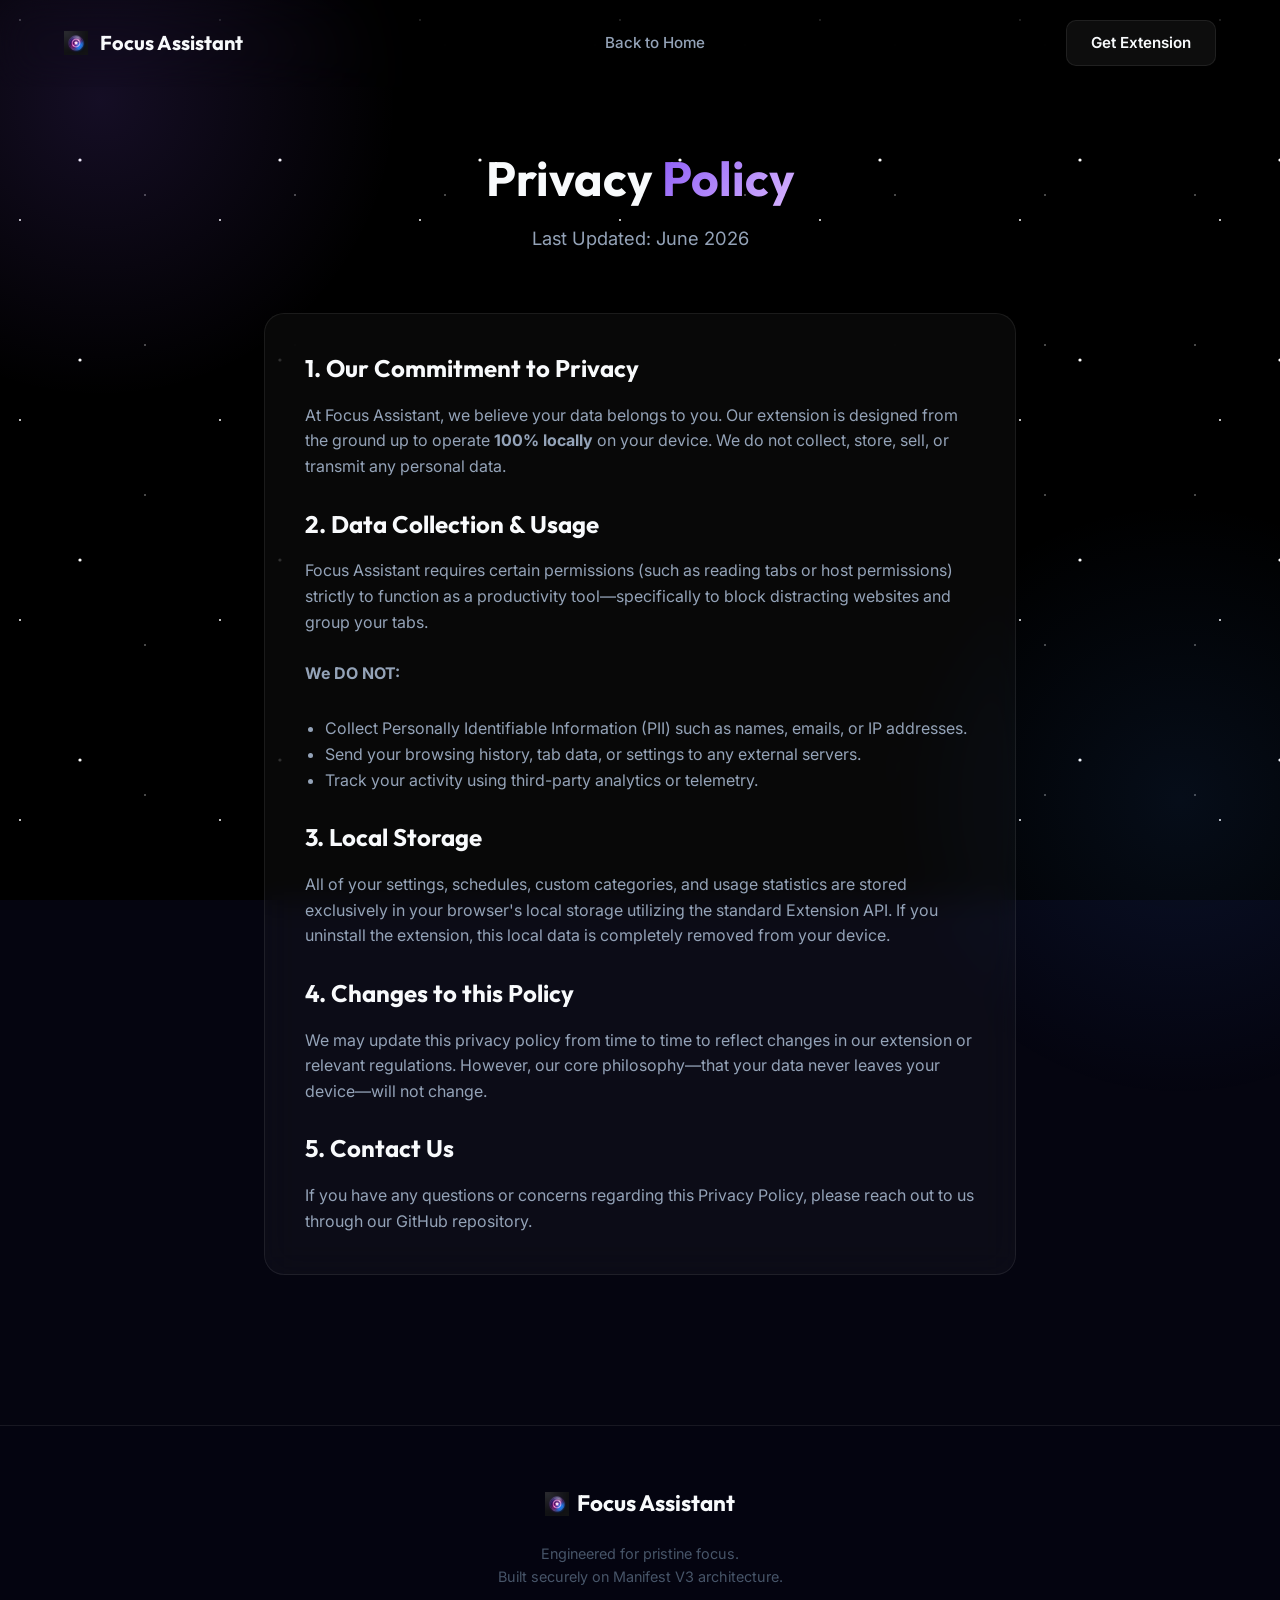
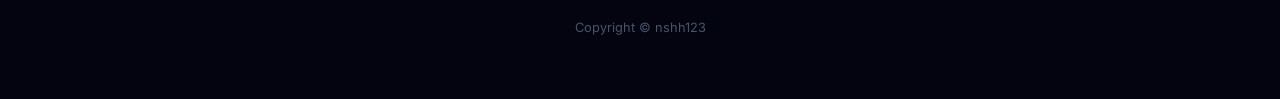
==== privacy.html @ 4a8cb3c9 "Add full privacy policy page" ====
<!DOCTYPE html>
<html lang="en" class="scroll-smooth">

<head>
    <meta charset="UTF-8">
    <meta name="viewport" content="width=device-width, initial-scale=1.0">
    <title>Privacy Policy | Focus Assistant</title>
    <meta name="description" content="Privacy Policy for Focus Assistant browser extension.">
    <link rel="icon" type="image/png" href="icon.png">
    <link
        href="https://fonts.googleapis.com/css2?family=Inter:wght@300;400;500;600;800&family=Outfit:wght@400;700&display=swap"
        rel="stylesheet">
    <link rel="stylesheet" href="style.css">
</head>

<body>

    <!-- Background Space Animations -->
    <div class="stars"></div>
    <div class="twinkling"></div>
    <div class="glow-orb top-left"></div>
    <div class="glow-orb bottom-right"></div>

    <header class="navbar">
        <div class="container nav-content">
            <a href="index.html" class="logo">
                <img src="icon.png" alt="Focus Assistant Icon" width="24" height="24">
                <span>Focus Assistant</span>
            </a>
            <nav class="nav-links">
                <a href="index.html">Back to Home</a>
            </nav>
            <a href="index.html" class="btn btn-primary glass-btn">Get Extension</a>
        </div>
    </header>

    <main>
        <section class="container" style="padding-top: 150px; padding-bottom: 100px; max-width: 800px;">
            <div class="section-title fade-up">
                <h2>Privacy <span class="text-gradient">Policy</span></h2>
                <p>Last Updated: June 2026</p>
            </div>

            <div class="glass-panel fade-up delay-1" style="padding: 40px;">
                <h3 style="margin-bottom: 20px; font-size: 1.5rem;">1. Our Commitment to Privacy</h3>
                <p style="color: var(--text-muted); margin-bottom: 30px;">
                    At Focus Assistant, we believe your data belongs to you. Our extension is designed from the ground up to operate <strong>100% locally</strong> on your device. We do not collect, store, sell, or transmit any personal data.
                </p>

                <h3 style="margin-bottom: 20px; font-size: 1.5rem;">2. Data Collection & Usage</h3>
                <p style="color: var(--text-muted); margin-bottom: 30px;">
                    Focus Assistant requires certain permissions (such as reading tabs or host permissions) strictly to function as a productivity tool—specifically to block distracting websites and group your tabs. 
                    <br><br>
                    <strong>We DO NOT:</strong>
                    <ul style="color: var(--text-muted); margin-left: 20px; margin-bottom: 30px;">
                        <li>Collect Personally Identifiable Information (PII) such as names, emails, or IP addresses.</li>
                        <li>Send your browsing history, tab data, or settings to any external servers.</li>
                        <li>Track your activity using third-party analytics or telemetry.</li>
                    </ul>
                </p>

                <h3 style="margin-bottom: 20px; font-size: 1.5rem;">3. Local Storage</h3>
                <p style="color: var(--text-muted); margin-bottom: 30px;">
                    All of your settings, schedules, custom categories, and usage statistics are stored exclusively in your browser's local storage utilizing the standard Extension API. If you uninstall the extension, this local data is completely removed from your device.
                </p>

                <h3 style="margin-bottom: 20px; font-size: 1.5rem;">4. Changes to this Policy</h3>
                <p style="color: var(--text-muted); margin-bottom: 30px;">
                    We may update this privacy policy from time to time to reflect changes in our extension or relevant regulations. However, our core philosophy—that your data never leaves your device—will not change.
                </p>

                <h3 style="margin-bottom: 20px; font-size: 1.5rem;">5. Contact Us</h3>
                <p style="color: var(--text-muted);">
                    If you have any questions or concerns regarding this Privacy Policy, please reach out to us through our GitHub repository.
                </p>
            </div>
        </section>
    </main>

    <footer class="app-footer">
        <div class="container footer-content">
            <div class="footer-title" style="display: flex; align-items: center; gap: 8px;">
                <img src="icon.png" alt="Focus Assistant Icon" width="24" height="24">
                Focus Assistant
            </div>
            <p style="color: var(--text-dark); font-size: 0.9rem;">Engineered for pristine focus.<br> Built securely on
                Manifest V3 architecture.</p>
            <p style="color: var(--text-dark); font-size: 0.8rem; margin-top: 10px;">Copyright &copy; nshh123</p>
        </div>
    </footer>

    <script src="app.js"></script>
</body>

</html>
---- style.css ----
:root {
  --bg-dark: #050510;
  --bg-surface: rgba(255, 255, 255, 0.03);
  --glass-border: rgba(255, 255, 255, 0.08);
  --glass-highlight: rgba(255, 255, 255, 0.15);

  --primary: #8B5CF6;
  --primary-light: #a78bfa;
  --secondary: #3B82F6;

  --text-main: #f8fafc;
  --text-muted: #94a3b8;
  --text-dark: #475569;

  --success: #10b981;
  --accent: #ef4444;

  --transition: all 0.4s cubic-bezier(0.16, 1, 0.3, 1);
}

* {
  margin: 0;
  padding: 0;
  box-sizing: border-box;
}

body {
  font-family: 'Inter', system-ui, -apple-system, sans-serif;
  background-color: var(--bg-dark);
  color: var(--text-main);
  overflow-x: hidden;
  line-height: 1.6;
}

h1,
h2,
h3,
h4 {
  font-family: 'Outfit', sans-serif;
  line-height: 1.2;
}

a {
  text-decoration: none;
  color: inherit;
}

/* Background Atmosphere */
.stars,
.twinkling {
  position: fixed;
  top: 0;
  left: 0;
  right: 0;
  bottom: 0;
  width: 100%;
  height: 100%;
  z-index: -2;
}

.stars {
  background: black url("data:image/svg+xml,%3Csvg xmlns='http://www.w3.org/2000/svg' viewBox='0 0 100 100'%3E%3Ccircle cx='10' cy='10' r='0.5' fill='white'/%3E%3Ccircle cx='40' cy='80' r='0.8' fill='white'/%3E%3C/svg%3E") repeat;
  background-size: 200px 200px;
}

.twinkling {
  background: transparent url("data:image/svg+xml,%3Csvg xmlns='http://www.w3.org/2000/svg' viewBox='0 0 100 100'%3E%3Ccircle cx='20' cy='30' r='0.5' fill='white' opacity='0.7'/%3E%3C/svg%3E") repeat top center;
  z-index: -1;
  animation: move-twinkling 200s linear infinite;
  background-size: 150px 150px;
}

.glow-orb {
  position: fixed;
  width: 600px;
  height: 600px;
  border-radius: 50%;
  background: radial-gradient(circle, rgba(139, 92, 246, 0.15) 0%, rgba(5, 5, 16, 0) 70%);
  z-index: -1;
  pointer-events: none;
}

.top-left {
  top: -200px;
  left: -200px;
}

.bottom-right {
  bottom: -200px;
  right: -200px;
  background: radial-gradient(circle, rgba(59, 130, 246, 0.1) 0%, rgba(5, 5, 16, 0) 70%);
}

@keyframes move-twinkling {
  from {
    background-position: 0 0;
  }

  to {
    background-position: -10000px 5000px;
  }
}

/* Utilities */
.container {
  max-width: 1200px;
  margin: 0 auto;
  padding: 0 24px;
}

.text-gradient {
  background: linear-gradient(135deg, var(--primary), #d8b4fe);
  -webkit-background-clip: text;
  background-clip: text;
  -webkit-text-fill-color: transparent;
}

.glass-panel {
  background: var(--bg-surface);
  border: 1px solid var(--glass-border);
  backdrop-filter: blur(16px);
  -webkit-backdrop-filter: blur(16px);
  border-radius: 20px;
}

/* Navbar */
.navbar {
  position: fixed;
  top: 0;
  width: 100%;
  z-index: 100;
  padding: 20px 0;
  backdrop-filter: blur(20px);
  border-bottom: 1px solid transparent;
  transition: var(--transition);
}

.navbar.scrolled {
  background: rgba(5, 5, 16, 0.8);
  padding: 15px 0;
  border-bottom: 1px solid var(--glass-border);
}

.nav-content {
  display: flex;
  justify-content: space-between;
  align-items: center;
}

.logo {
  display: flex;
  align-items: center;
  gap: 12px;
  font-family: 'Outfit', sans-serif;
  font-weight: 700;
  font-size: 1.25rem;
}

.logo-shield {
  width: 38px;
  height: 38px;
  background: linear-gradient(135deg, rgba(139, 92, 246, 0.2), rgba(59, 130, 246, 0.2));
  border: 1px solid rgba(139, 92, 246, 0.4);
  border-radius: 10px;
  display: flex;
  align-items: center;
  justify-content: center;
  color: var(--primary-light);
  box-shadow: 0 0 20px rgba(139, 92, 246, 0.3);
}

.logo-shield svg {
  width: 20px;
  height: 20px;
}

.nav-links {
  display: flex;
  gap: 32px;
}

.nav-links a {
  font-size: 0.95rem;
  color: var(--text-muted);
  font-weight: 500;
  transition: var(--transition);
}

.nav-links a:hover {
  color: white;
}

.nav-links a.nav-active {
  color: white;
  position: relative;
}

.nav-links a.nav-active::after {
  content: '';
  position: absolute;
  bottom: -4px;
  left: 0;
  right: 0;
  height: 2px;
  border-radius: 2px;
  background: linear-gradient(90deg, var(--primary), var(--secondary));
}

/* Buttons */
.btn {
  display: inline-flex;
  align-items: center;
  justify-content: center;
  padding: 10px 24px;
  border-radius: 10px;
  font-weight: 600;
  font-size: 0.95rem;
  cursor: pointer;
  transition: var(--transition);
}

.btn.large {
  padding: 14px 32px;
  font-size: 1.05rem;
  border-radius: 12px;
}

.btn-primary {
  background: linear-gradient(135deg, var(--primary), var(--secondary));
  color: white;
  border: none;
  position: relative;
  overflow: hidden;
}

.btn-primary::after {
  content: '';
  position: absolute;
  top: 0;
  left: -100%;
  width: 50%;
  height: 100%;
  background: linear-gradient(90deg, transparent, rgba(255, 255, 255, 0.2), transparent);
  transition: 0.5s;
}

.btn-primary:hover::after {
  left: 100%;
}

.shadow-glow {
  box-shadow: 0 10px 30px -10px var(--primary);
}

.shadow-glow:hover {
  box-shadow: 0 15px 40px -5px var(--primary);
  transform: translateY(-2px);
}

.glass-btn {
  background: rgba(255, 255, 255, 0.05);
  border: 1px solid var(--glass-border);
  color: var(--text-main);
  backdrop-filter: blur(10px);
}

.glass-btn:hover {
  background: rgba(255, 255, 255, 0.1);
  border-color: var(--glass-highlight);
}

.btn-secondary {
  background: rgba(59, 130, 246, 0.15);
  border: 1px solid rgba(59, 130, 246, 0.3);
  color: #bfdbfe;
  backdrop-filter: blur(10px);
}

.btn-secondary:hover {
  background: rgba(59, 130, 246, 0.25);
  border-color: rgba(59, 130, 246, 0.6);
  color: #ffffff;
}


/* Hero Section */
.hero {
  padding: 120px 24px 100px;
  display: grid;
  grid-template-columns: 1fr 1fr;
  align-items: center;
  gap: 60px;
}

.badge {
  display: inline-block;
  padding: 6px 14px;
  border-radius: 20px;
  font-size: 0.8rem;
  font-weight: 600;
  color: var(--primary-light);
  margin-bottom: 24px;
  border: 1px solid rgba(139, 92, 246, 0.3);
  background: rgba(139, 92, 246, 0.1);
}

.hero-title {
  font-size: 4rem;
  letter-spacing: -1px;
  margin-bottom: 24px;
}

.hero-subtitle {
  font-size: 1.15rem;
  color: var(--text-muted);
  margin-bottom: 40px;
  max-width: 500px;
}

.hero-actions {
  display: flex;
  gap: 16px;
}

/* Mockup CSS */
.hero-mockup {
  position: relative;
  perspective: 1000px;
}

.mockup-frame {
  padding: 20px;
  position: relative;
  overflow: hidden;
  box-shadow: 0 25px 50px -12px rgba(0, 0, 0, 0.6);
  border-color: rgba(255, 255, 255, 0.15);
  transform-style: preserve-3d;
  transition: transform 0.5s ease;
}

.tilt-effect:hover .mockup-frame {
  transform: rotateX(5deg) rotateY(-10deg) translateY(-10px);
  box-shadow: 20px 30px 60px -10px rgba(139, 92, 246, 0.3);
}

.mockup-header {
  display: flex;
  align-items: center;
  gap: 8px;
  margin-bottom: 20px;
  padding-bottom: 15px;
  border-bottom: 1px solid var(--glass-border);
}

.dot {
  width: 12px;
  height: 12px;
  border-radius: 50%;
}

.dot.red {
  background: #ef4444;
}

.dot.yellow {
  background: #f59e0b;
}

.dot.green {
  background: #10b981;
}

.url-bar {
  flex: 1;
  background: rgba(0, 0, 0, 0.3);
  border-radius: 6px;
  padding: 6px 12px;
  font-size: 0.75rem;
  color: var(--text-muted);
  margin-left: 10px;
  border: 1px solid var(--glass-border);
}

.mockup-body {
  text-align: center;
  padding: 30px 20px;
  position: relative;
}

.mockup-shimmer {
  position: absolute;
  top: 0;
  left: -100%;
  width: 50%;
  height: 100%;
  background: linear-gradient(90deg, transparent, rgba(255, 255, 255, 0.03), transparent);
  animation: shimmer 3s infinite;
}

@keyframes shimmer {
  100% {
    left: 200%;
  }
}

.mockup-icon {
  width: 80px;
  height: 80px;
  margin: 0 auto 20px;
  background: rgba(139, 92, 246, 0.1);
  border-radius: 50%;
  display: flex;
  align-items: center;
  justify-content: center;
  border: 1px solid rgba(139, 92, 246, 0.3);
}

.pulse {
  animation: pulse-border 2s cubic-bezier(0.4, 0, 0.6, 1) infinite;
}

@keyframes pulse-border {
  0% {
    box-shadow: 0 0 0 0 rgba(139, 92, 246, 0.4);
  }

  70% {
    box-shadow: 0 0 0 20px rgba(139, 92, 246, 0);
  }

  100% {
    box-shadow: 0 0 0 0 rgba(139, 92, 246, 0);
  }
}

.mockup-body h2 {
  font-size: 1.8rem;
  margin-bottom: 10px;
  background: linear-gradient(to right, #e2e8f0, #94a3b8);
  -webkit-background-clip: text;
  background-clip: text;
  -webkit-text-fill-color: transparent;
}

.mockup-body p {
  color: #cbd5e1;
  font-size: 0.95rem;
  margin-bottom: 30px;
}

.mockup-btn {
  background: linear-gradient(135deg, var(--primary), var(--secondary));
  color: white;
  border: none;
  padding: 12px 30px;
  border-radius: 10px;
  font-weight: 600;
}

.floating-pill {
  position: absolute;
  padding: 10px 16px;
  display: flex;
  align-items: center;
  gap: 10px;
  font-size: 0.85rem;
  font-weight: 600;
  border-color: rgba(255, 255, 255, 0.2);
  box-shadow: 0 10px 25px rgba(0, 0, 0, 0.5);
  animation: float 4s ease-in-out infinite;
}

.floating-pill svg {
  width: 18px;
  height: 18px;
}

@keyframes float {
  0% {
    transform: translateY(0px);
  }

  50% {
    transform: translateY(-10px);
  }

  100% {
    transform: translateY(0px);
  }
}

.float-up {
  animation: float 5s ease-in-out infinite;
}

.float-down {
  animation: float 6s ease-in-out infinite reverse;
}

/* Features Grid */
.features-section {
  padding: 100px 24px;
}

.section-title {
  text-align: center;
  max-width: 600px;
  margin: 0 auto 60px;
}

.section-title h2 {
  font-size: 3rem;
  margin-bottom: 16px;
}

.section-title p {
  color: var(--text-muted);
  font-size: 1.15rem;
}

.features-grid {
  display: grid;
  grid-template-columns: repeat(auto-fit, minmax(250px, 1fr));
  gap: 30px;
}

.feature-card {
  padding: 30px;
  transition: var(--transition);
}

.feature-card:hover {
  transform: translateY(-5px);
  border-color: rgba(139, 92, 246, 0.3);
  box-shadow: 0 15px 35px rgba(0, 0, 0, 0.3), inset 0 0 20px rgba(139, 92, 246, 0.05);
}

.feature-icon {
  width: 50px;
  height: 50px;
  background: rgba(139, 92, 246, 0.1);
  border-radius: 14px;
  display: flex;
  align-items: center;
  justify-content: center;
  margin-bottom: 20px;
  color: var(--primary-light);
  border: 1px solid rgba(139, 92, 246, 0.2);
}

.feature-icon svg {
  width: 24px;
  height: 24px;
}

.feature-card h3 {
  font-size: 1.25rem;
  margin-bottom: 12px;
}

.feature-card p {
  color: var(--text-muted);
  font-size: 0.95rem;
}

/* Workflow */
.workflow {
  padding: 100px 24px;
  display: grid;
  grid-template-columns: 1fr 1fr;
  align-items: center;
  gap: 80px;
}

.workflow-content h2 {
  font-size: 3rem;
  margin-bottom: 40px;
}

.step-container {
  display: flex;
  flex-direction: column;
  gap: 30px;
}

.step {
  display: flex;
  gap: 20px;
}

.step-number {
  width: 48px;
  height: 48px;
  flex-shrink: 0;
  border-radius: 50%;
  background: rgba(255, 255, 255, 0.05);
  border: 1px solid var(--glass-border);
  display: flex;
  align-items: center;
  justify-content: center;
  font-family: 'Outfit', sans-serif;
  font-weight: 700;
  color: var(--primary-light);
}

.step h4 {
  font-size: 1.2rem;
  margin-bottom: 8px;
  font-family: 'Inter', sans-serif;
}

.step p {
  color: var(--text-muted);
  font-size: 0.95rem;
}

.app-mockup {
  padding: 24px;
  border-radius: 16px;
  background: rgba(11, 15, 25, 0.6);
  border: 1px solid rgba(255, 255, 255, 0.1);
  box-shadow: inset 0 0 40px rgba(0, 0, 0, 0.5);
}

.app-row {
  padding: 16px;
  border-radius: 12px;
  background: var(--bg-surface);
  border: 1px solid var(--glass-border);
  margin-bottom: 12px;
  display: flex;
  align-items: center;
  justify-content: space-between;
}

.app-row.header {
  background: transparent;
  border: none;
  justify-content: flex-start;
  gap: 10px;
  font-size: 1.2rem;
  margin-bottom: 20px;
  border-bottom: 1px solid var(--glass-border);
  border-radius: 0;
  padding-bottom: 20px;
}

.app-row span {
  color: var(--text-muted);
  font-size: 0.9rem;
}

.app-row strong {
  font-family: 'Outfit', sans-serif;
}

/* Footer */
.app-footer {
  border-top: 1px solid var(--glass-border);
  padding: 60px 0;
  margin-top: 50px;
  background: rgba(5, 5, 16, 0.5);
}

.footer-content {
  display: flex;
  flex-direction: column;
  align-items: center;
  text-align: center;
  gap: 20px;
}

.footer-title {
  display: flex;
  align-items: center;
  gap: 10px;
  font-family: 'Outfit', sans-serif;
  font-size: 1.4rem;
  font-weight: 700;
}

.footer-link {
  display: inline-flex;
  align-items: center;
  gap: 8px;
  font-size: 0.9rem;
  font-weight: 600;
  color: var(--text-muted);
  transition: var(--transition);
}

.footer-link:hover {
  color: var(--primary-light);
}

/* Animations */
.fade-up {
  opacity: 0;
  transform: translateY(30px);
  transition: opacity 0.8s ease-out, transform 0.8s ease-out;
}

.fade-up.visible {
  opacity: 1;
  transform: translateY(0);
}

.delay-1 {
  transition-delay: 0.1s;
}

.delay-2 {
  transition-delay: 0.2s;
}

.delay-3 {
  transition-delay: 0.3s;
}

.delay-4 {
  transition-delay: 0.4s;
}

/* Privacy micro-badge in hero */
.privacy-badge {
  display: inline-flex;
  align-items: center;
  gap: 7px;
  margin-top: 20px;
  font-size: 0.8rem;
  color: var(--text-muted);
}

.privacy-badge svg {
  width: 14px;
  height: 14px;
  color: var(--success);
  stroke: var(--success);
}

/* Mockup quote */
.mockup-quote {
  font-style: italic;
  font-size: 0.8rem !important;
  color: var(--text-muted) !important;
  margin-bottom: 8px !important;
  opacity: 0.8;
}

/* Stats Bar */
.stats-bar {
  display: flex;
  align-items: center;
  justify-content: center;
  gap: 0;
  padding: 24px 40px;
  background: var(--bg-surface);
  border: 1px solid var(--glass-border);
  border-radius: 20px;
  margin-bottom: 80px;
  backdrop-filter: blur(12px);
}

.stat-item {
  display: flex;
  flex-direction: column;
  align-items: center;
  padding: 0 40px;
  gap: 4px;
}

.stat-number {
  font-family: 'Outfit', sans-serif;
  font-size: 2.2rem;
  font-weight: 700;
}

.stat-label {
  font-size: 0.8rem;
  color: var(--text-muted);
  white-space: nowrap;
}

.stat-divider {
  width: 1px;
  height: 40px;
  background: var(--glass-border);
}

/* Categories Section */
.categories-section {
  padding: 0 24px 100px;
}

.categories-grid {
  display: grid;
  grid-template-columns: repeat(auto-fit, minmax(240px, 1fr));
  gap: 24px;
  margin-top: 48px;
}

.category-card {
  padding: 28px;
  transition: var(--transition);
}

.category-card:hover {
  transform: translateY(-4px);
  border-color: rgba(139, 92, 246, 0.25);
  box-shadow: 0 12px 30px rgba(0, 0, 0, 0.25);
}

.cat-icon {
  width: 48px;
  height: 48px;
  border-radius: 12px;
  border: 1px solid;
  display: flex;
  align-items: center;
  justify-content: center;
  margin-bottom: 16px;
}

.category-card h4 {
  font-size: 1.05rem;
  font-family: 'Outfit', sans-serif;
  margin-bottom: 14px;
}

.domain-tags {
  display: flex;
  flex-wrap: wrap;
  gap: 7px;
}

.domain-tags span {
  font-size: 0.72rem;
  padding: 3px 10px;
  border-radius: 20px;
  background: rgba(255, 255, 255, 0.05);
  border: 1px solid var(--glass-border);
  color: var(--text-muted);
}

/* Privacy Section */
.privacy-section {
  padding: 0 24px 100px;
}

.privacy-inner {
  display: flex;
  align-items: center;
  gap: 48px;
  padding: 48px 56px;
}

.privacy-icon {
  flex-shrink: 0;
  width: 100px;
  height: 100px;
  border-radius: 50%;
  background: rgba(139, 92, 246, 0.08);
  border: 1px solid rgba(139, 92, 246, 0.25);
  display: flex;
  align-items: center;
  justify-content: center;
}

.privacy-text h2 {
  font-size: 2rem;
  margin-bottom: 16px;
}

.privacy-text p {
  color: var(--text-muted);
  font-size: 1rem;
  line-height: 1.7;
  margin-bottom: 24px;
}

.privacy-pills {
  display: flex;
  flex-wrap: wrap;
  gap: 10px;
}

.priv-pill {
  font-size: 0.82rem;
  padding: 5px 14px;
  border-radius: 20px;
  background: rgba(16, 185, 129, 0.08);
  border: 1px solid rgba(16, 185, 129, 0.25);
  color: var(--success);
  font-weight: 500;
}

/* Browser Compat Section */
.compat-section {
  padding: 0 24px 100px;
}

.compat-grid {
  display: flex;
  justify-content: center;
  gap: 24px;
  margin-top: 48px;
  flex-wrap: wrap;
}

.compat-card {
  display: flex;
  flex-direction: column;
  align-items: center;
  gap: 12px;
  padding: 28px 40px;
  font-size: 0.95rem;
  font-weight: 600;
  color: var(--text-muted);
  transition: var(--transition);
}

.compat-card:hover {
  transform: translateY(-4px);
  border-color: rgba(139, 92, 246, 0.3);
  color: var(--text-main);
}

.status-badge {
  font-size: 0.65rem;
  padding: 2px 10px;
  border-radius: 20px;
  font-weight: 700;
  text-transform: uppercase;
  letter-spacing: 0.5px;
  margin-top: 4px;
}

.status-available {
  background: rgba(16, 185, 129, 0.1);
  color: var(--success);
  border: 1px solid rgba(16, 185, 129, 0.2);
}

.status-soon {
  background: rgba(59, 130, 246, 0.1);
  color: var(--secondary);
  border: 1px solid rgba(59, 130, 246, 0.2);
}

/* ── Tablet (≤ 900px) ── */
@media (max-width: 900px) {
  .hero {
    grid-template-columns: 1fr;
    text-align: center;
    padding-top: 110px;
    padding-bottom: 60px;
    gap: 40px;
  }

  .hero-title {
    font-size: 3rem;
  }

  .hero-subtitle {
    margin: 0 auto 32px;
    max-width: 100%;
  }

  .hero-actions {
    justify-content: center;
    flex-wrap: wrap;
  }

  .privacy-badge {
    justify-content: center;
  }

  .workflow {
    grid-template-columns: 1fr;
    text-align: center;
    padding-top: 60px;
    gap: 50px;
  }

  .workflow-content h2 {
    font-size: 2.4rem;
  }

  .step {
    text-align: left;
  }

  .workflow-image {
    max-width: 460px;
    margin: 0 auto;
    width: 100%;
  }

  .features-section {
    padding: 70px 24px;
  }

  .section-title h2 {
    font-size: 2.4rem;
  }

  .privacy-inner {
    flex-direction: column;
    text-align: center;
    padding: 36px 28px;
    gap: 28px;
  }

  .privacy-pills {
    justify-content: center;
  }

  .stats-bar {
    flex-wrap: wrap;
    gap: 16px;
    padding: 20px;
  }

  .stat-divider {
    display: none;
  }

  .stat-item {
    padding: 0 20px;
  }
}

/* ── Mobile (≤ 600px) ── */
@media (max-width: 600px) {
  html {
    zoom: 1;
  }

  /* Navbar */
  .navbar {
    padding: 14px 0;
  }

  .nav-links {
    display: none;
  }

  .navbar .btn {
    display: none;
  }

  .logo {
    font-size: 1.05rem;
  }

  /* Hero */
  .hero {
    padding: 90px 16px 50px;
    gap: 36px;
  }

  .hero-title {
    font-size: 2.4rem;
    letter-spacing: -0.5px;
  }

  .hero-subtitle {
    font-size: 1rem;
    margin-bottom: 28px;
  }

  .hero-actions {
    flex-direction: column;
    align-items: center;
    gap: 12px;
    width: 100%;
  }

  .hero-actions .btn {
    width: 100%;
    max-width: 320px;
    justify-content: center;
    padding: 14px 20px;
    font-size: 1rem;
  }

  .floating-pill {
    display: none;
  }

  /* Mockup */
  .hero-mockup {
    margin: 0 auto;
    max-width: 340px;
    width: 100%;
  }

  .mockup-body {
    padding: 20px 12px;
  }

  .mockup-body h2 {
    font-size: 1.4rem;
  }

  .mockup-btn {
    padding: 10px 20px;
    font-size: 0.85rem;
  }

  /* Stats */
  .stats-bar {
    padding: 16px;
    margin-bottom: 50px;
    border-radius: 14px;
  }

  .stat-number {
    font-size: 1.7rem;
  }

  .stat-item {
    padding: 8px 16px;
  }

  /* Features */
  .features-section {
    padding: 50px 16px;
  }

  .section-title {
    margin-bottom: 36px;
  }

  .section-title h2 {
    font-size: 2rem;
  }

  .section-title p {
    font-size: 1rem;
  }

  .features-grid {
    grid-template-columns: 1fr;
    gap: 20px;
  }

  .feature-card {
    padding: 22px;
  }

  /* Categories */
  .categories-section {
    padding: 0 16px 60px;
  }

  .categories-grid {
    grid-template-columns: 1fr;
    gap: 16px;
  }

  .category-card {
    padding: 20px;
  }

  /* How it works */
  .workflow {
    padding: 50px 16px;
    gap: 36px;
  }

  .workflow-content h2 {
    font-size: 2rem;
    margin-bottom: 28px;
  }

  .step-container {
    gap: 22px;
  }

  .step h4 {
    font-size: 1.05rem;
  }

  .workflow-image {
    max-width: 100%;
    padding: 16px;
  }

  .app-mockup {
    padding: 16px;
  }

  /* Privacy */
  .privacy-section {
    padding: 0 16px 60px;
  }

  .privacy-inner {
    padding: 28px 20px;
    gap: 20px;
  }

  .privacy-text h2 {
    font-size: 1.6rem;
  }

  .privacy-text p {
    font-size: 0.9rem;
  }

  .privacy-icon {
    width: 70px;
    height: 70px;
  }

  /* Compat */
  .compat-section {
    padding: 0 16px 60px;
  }

  .compat-card {
    padding: 20px 28px;
  }

  /* Footer */
  .app-footer {
    padding: 40px 16px;
    margin-top: 30px;
  }

  .footer-title {
    font-size: 1.1rem;
  }
}
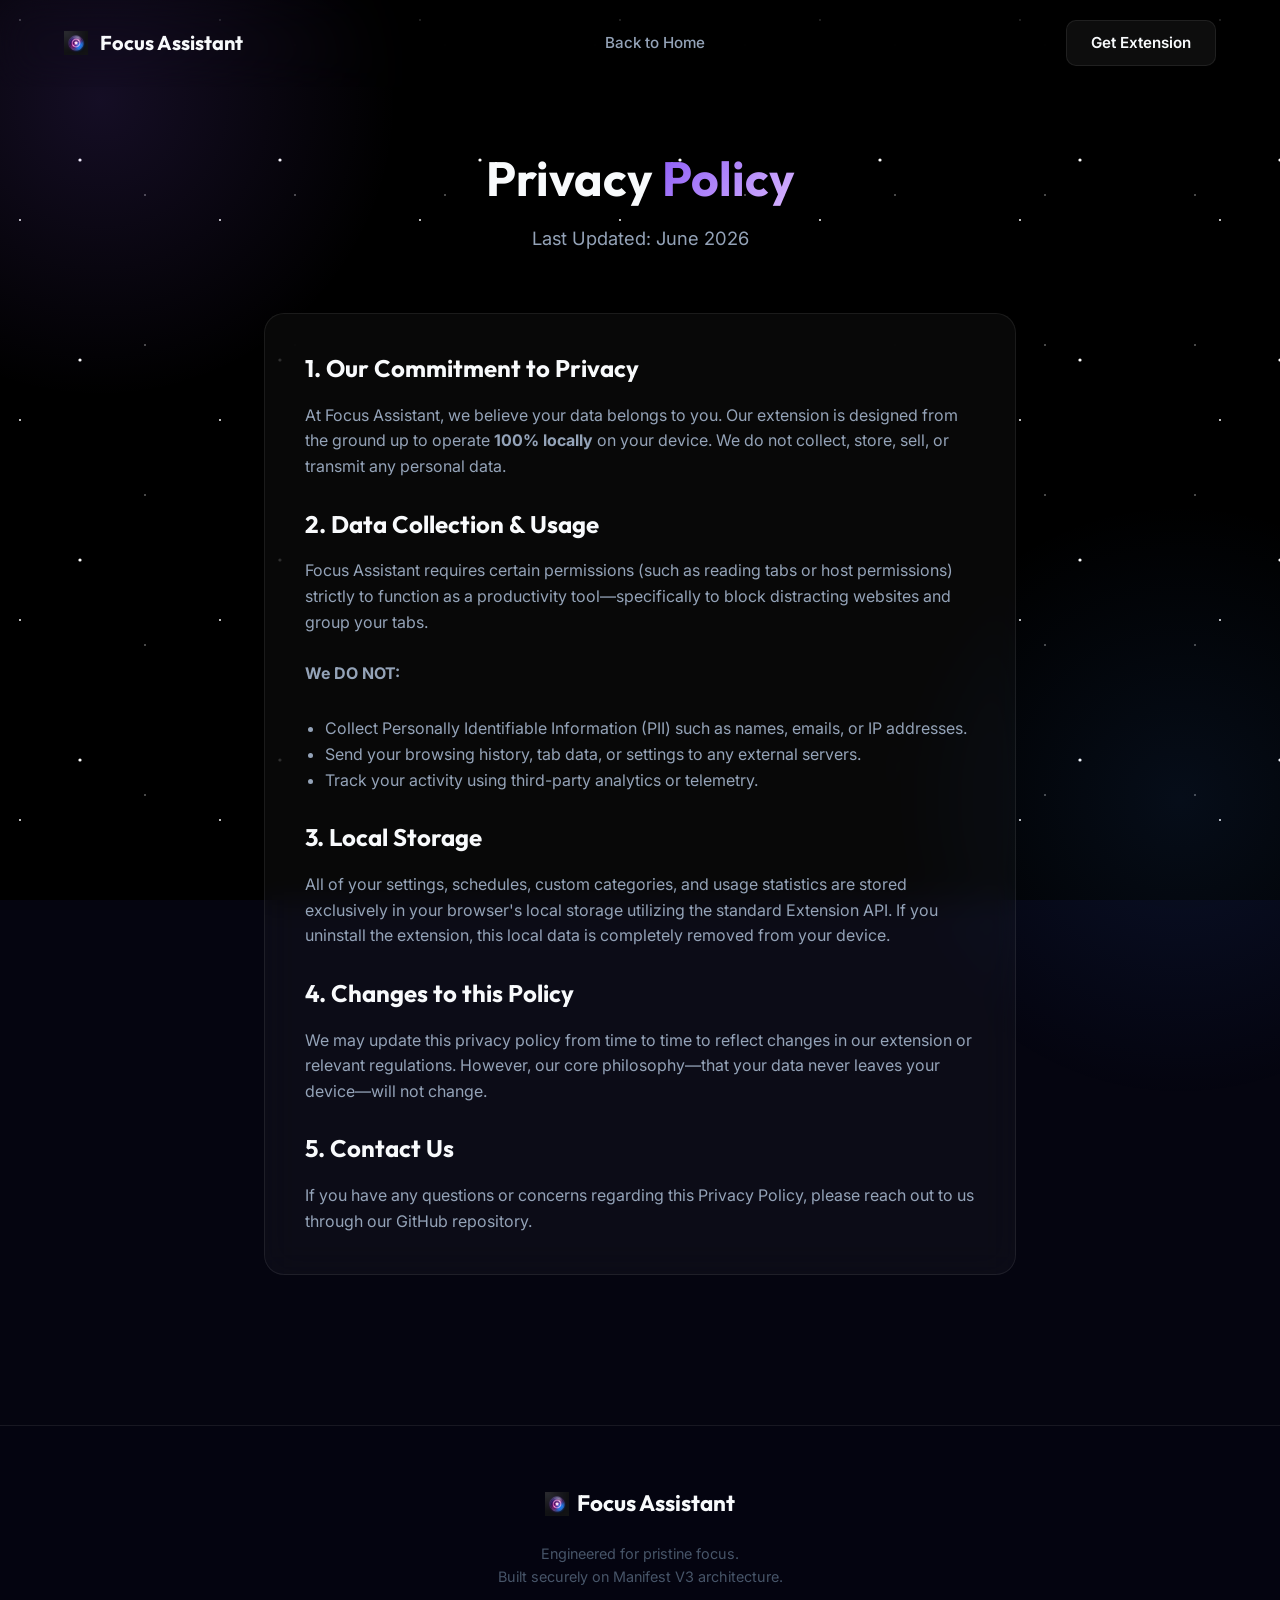
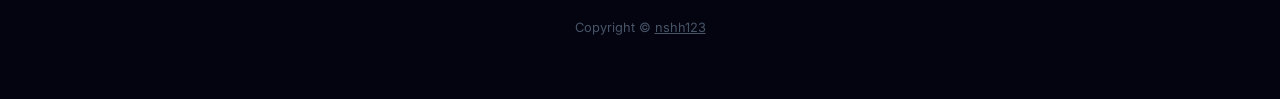
==== commit 92a76538: "Update footer: replace Github link with linked Copyright text" ====
--- a/privacy.html
+++ b/privacy.html
@@ -85,7 +85,7 @@
             </div>
             <p style="color: var(--text-dark); font-size: 0.9rem;">Engineered for pristine focus.<br> Built securely on
                 Manifest V3 architecture.</p>
-            <p style="color: var(--text-dark); font-size: 0.8rem; margin-top: 10px;">Copyright &copy; nshh123</p>
+            <p style="color: var(--text-dark); font-size: 0.8rem; margin-top: 10px;">Copyright &copy; <a href="https://github.com/nshh123" style="color: inherit; text-decoration: underline;">nshh123</a></p>
         </div>
     </footer>
 
--- a/style.css
+++ b/style.css
@@ -724,11 +724,12 @@
 /* Privacy micro-badge in hero */
 .privacy-badge {
   display: inline-flex;
-  align-items: center;
+  align-items: flex-start;
   gap: 7px;
   margin-top: 20px;
   font-size: 0.8rem;
   color: var(--text-muted);
+  text-align: left;
 }
 
 .privacy-badge svg {
@@ -736,6 +737,8 @@
   height: 14px;
   color: var(--success);
   stroke: var(--success);
+  flex-shrink: 0;
+  margin-top: 3px;
 }
 
 /* Mockup quote */
